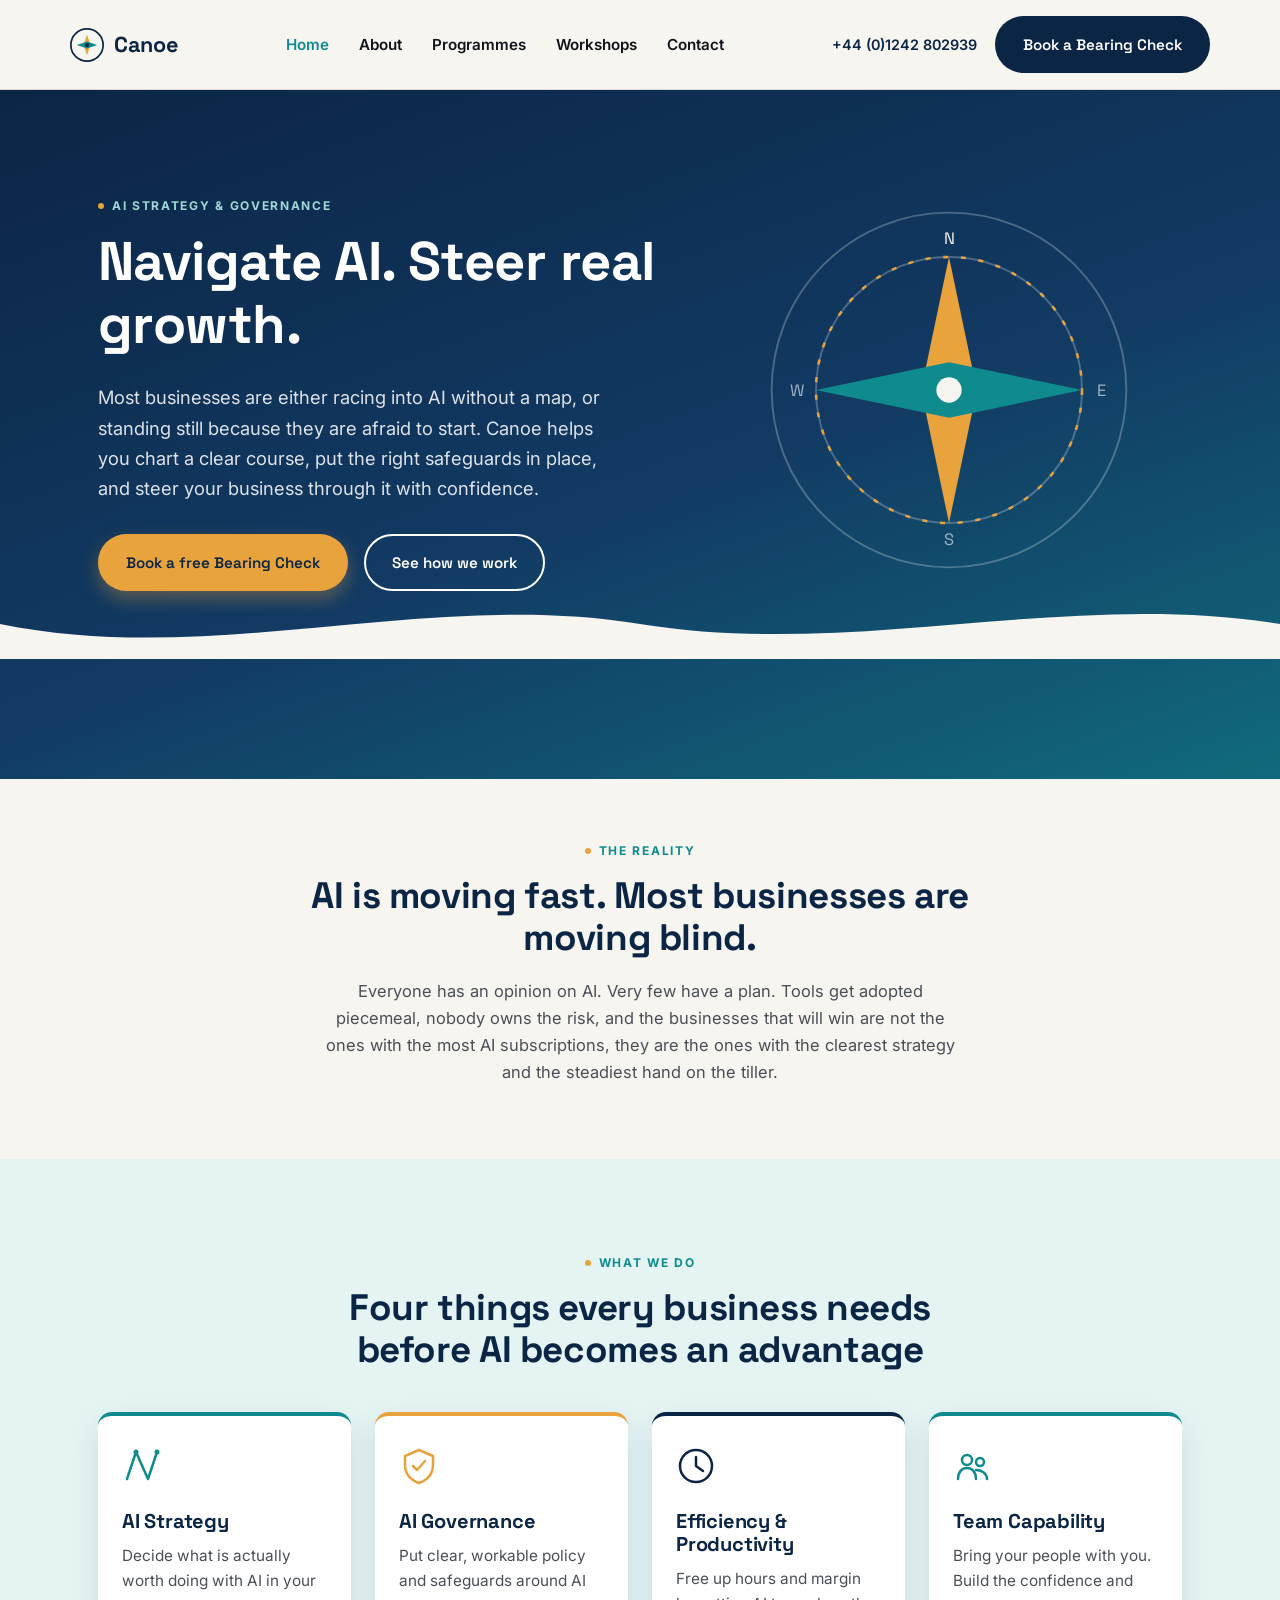
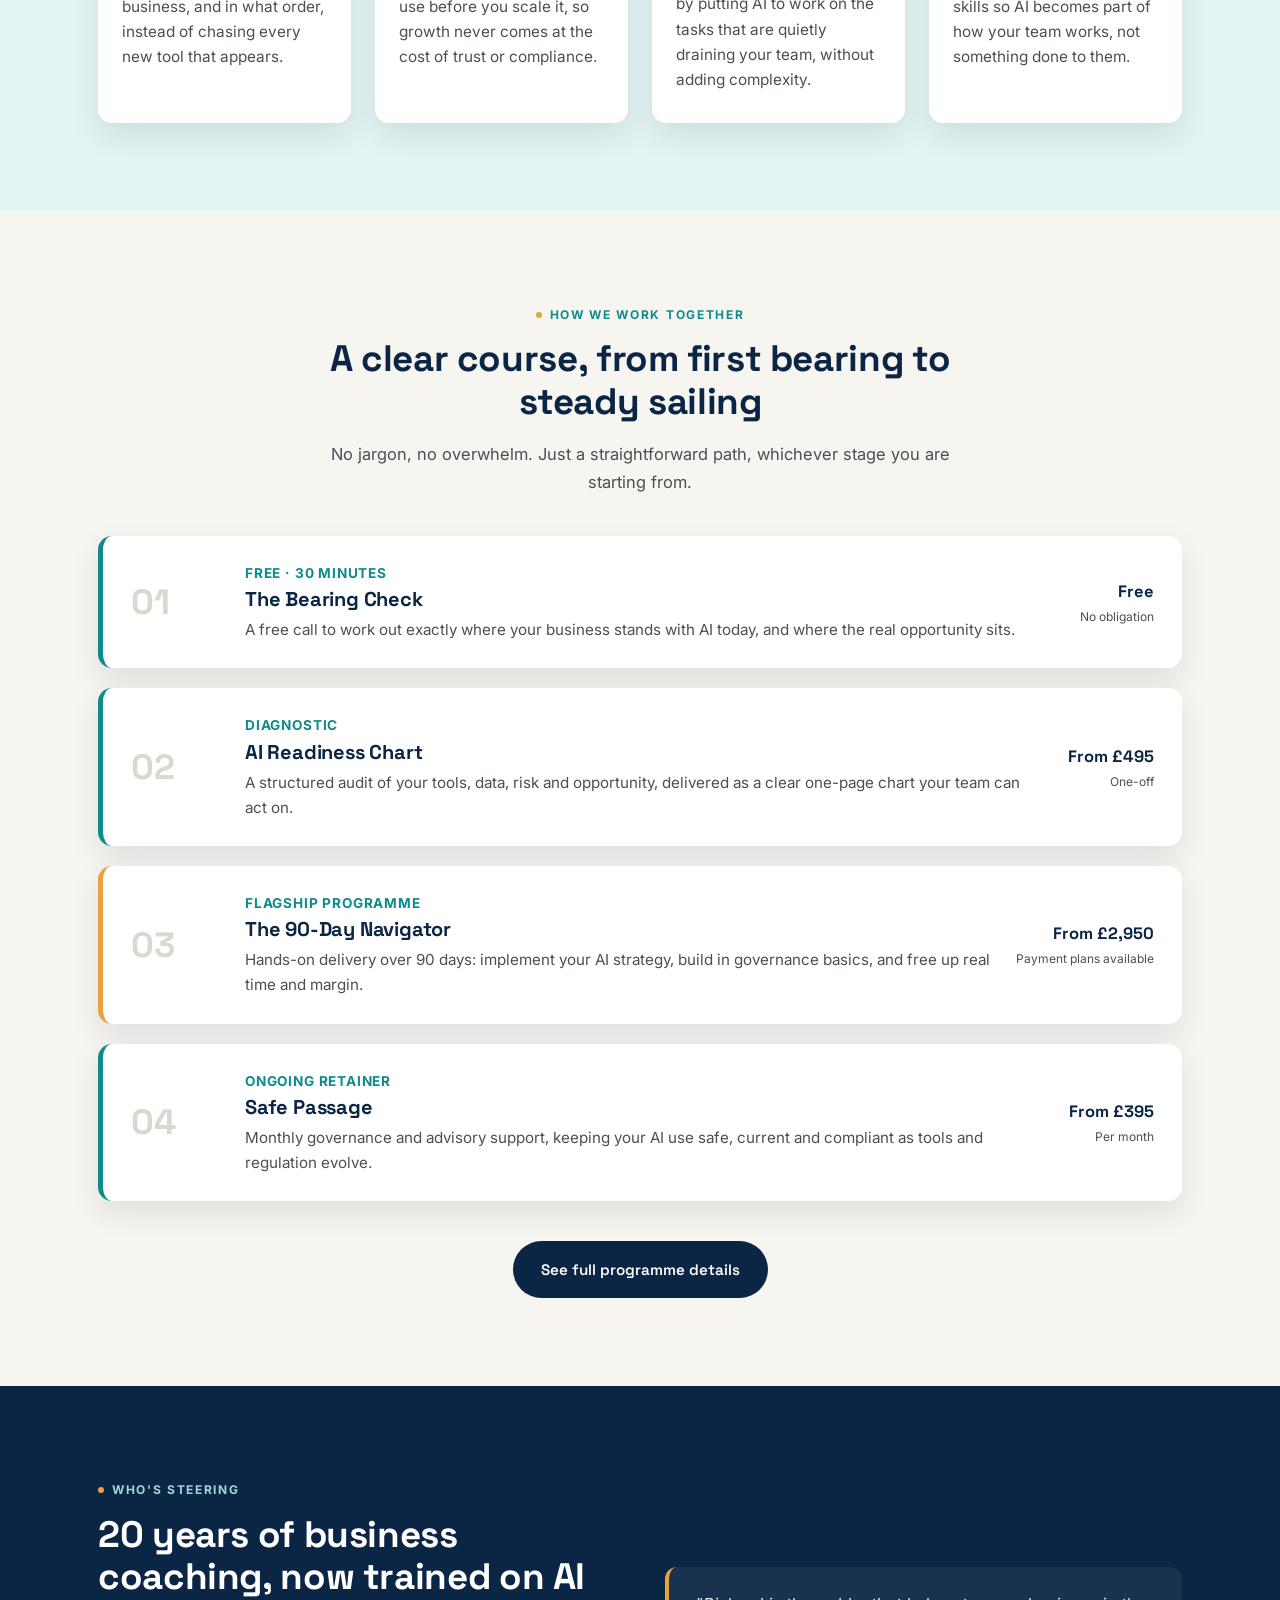
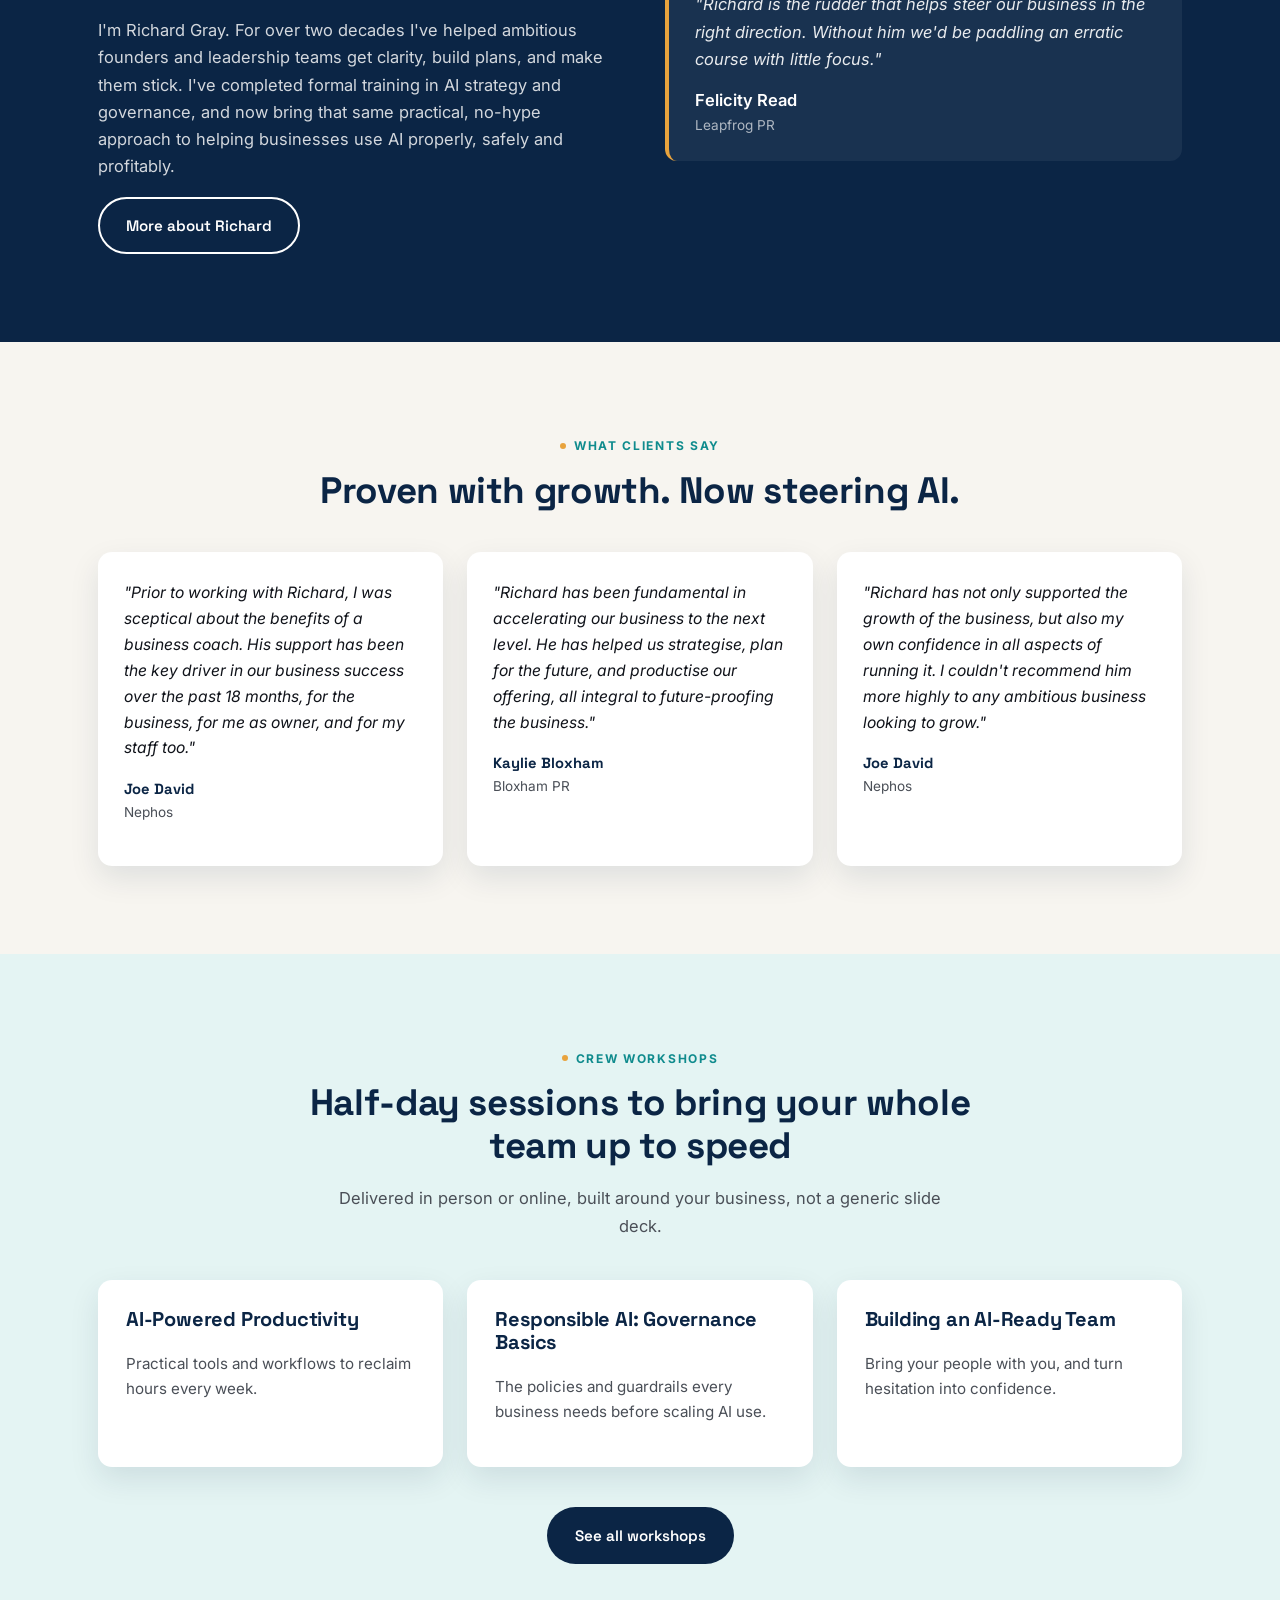
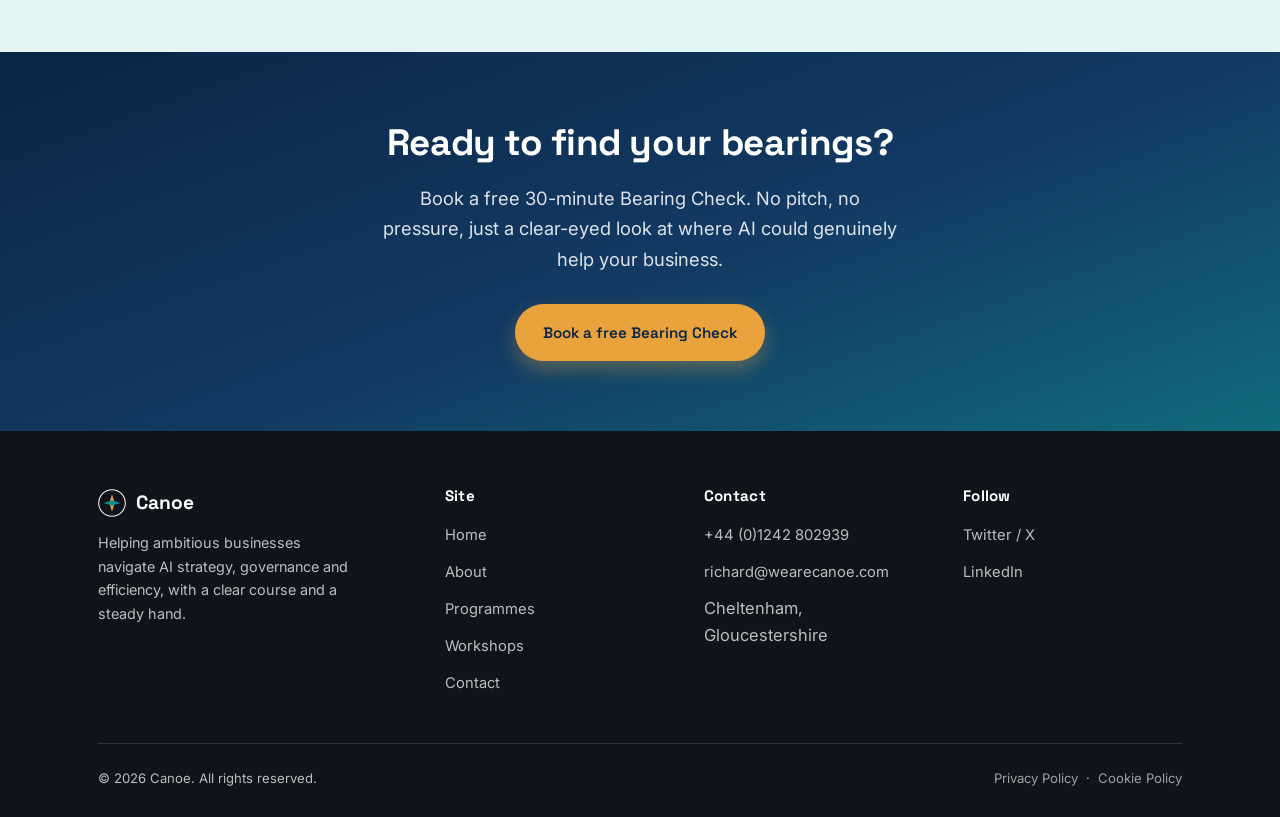
==== index.html @ e9ffb8b7 "Add files via upload" ====
<!DOCTYPE html>
<html lang="en-GB">
<head>
<meta charset="UTF-8">
<meta name="viewport" content="width=device-width, initial-scale=1">
<title>Canoe | AI Strategy &amp; Governance for Ambitious Businesses</title>
<meta name="description" content="Canoe helps ambitious businesses navigate AI strategy, governance and efficiency, with a clear course, a steady hand, and a plan that works.">
<link rel="preconnect" href="https://fonts.googleapis.com">
<link href="https://fonts.googleapis.com/css2?family=Space+Grotesk:wght@500;600;700&family=Inter:wght@400;500;600;700&display=swap" rel="stylesheet">
<link rel="stylesheet" href="styles.css">
</head>
<body>

<header class="site-header">
  <div class="container nav-wrap">
    <a href="index.html" class="logo">
      <svg class="mark" viewBox="0 0 40 40" fill="none" xmlns="http://www.w3.org/2000/svg">
        <circle cx="20" cy="20" r="19" stroke="#0B2545" stroke-width="2" fill="#F7F5F0"/>
        <path d="M20 8L24 20L20 32L16 20L20 8Z" fill="#E8A33D"/>
        <path d="M8 20L20 16L32 20L20 24L8 20Z" fill="#0F8B8D"/>
        <circle cx="20" cy="20" r="2.5" fill="#0B2545"/>
      </svg>
      Canoe
    </a>
    <nav class="main-nav">
      <a href="index.html" class="active">Home</a>
      <a href="about.html">About</a>
      <a href="programmes.html">Programmes</a>
      <a href="workshops.html">Workshops</a>
      <a href="contact.html">Contact</a>
    </nav>
    <div class="nav-cta">
      <span class="nav-phone">+44 (0)1242 802939</span>
      <a href="contact.html" class="btn btn-navy">Book a Bearing Check</a>
    </div>
  </div>
</header>

<section class="hero">
  <div class="container">
    <div class="hero-copy">
      <span class="eyebrow" style="color:#9fd8d6"><span class="dot"></span>AI Strategy &amp; Governance</span>
      <h1>Navigate AI. Steer real growth.</h1>
      <p class="sub">Most businesses are either racing into AI without a map, or standing still because they are afraid to start. Canoe helps you chart a clear course, put the right safeguards in place, and steer your business through it with confidence.</p>
      <div class="hero-actions">
        <a href="contact.html" class="btn btn-primary">Book a free Bearing Check</a>
        <a href="programmes.html" class="btn btn-outline">See how we work</a>
      </div>
    </div>
    <div class="hero-visual">
      <svg class="compass-wrap" viewBox="0 0 300 300" fill="none" xmlns="http://www.w3.org/2000/svg">
        <circle cx="150" cy="150" r="140" stroke="rgba(255,255,255,0.25)" stroke-width="1.5"/>
        <circle cx="150" cy="150" r="105" stroke="rgba(255,255,255,0.25)" stroke-width="1.5"/>
        <circle cx="150" cy="150" r="105" stroke="#E8A33D" stroke-width="2" stroke-dasharray="4 10"/>
        <path d="M150 45L172 150L150 255L128 150L150 45Z" fill="#E8A33D"/>
        <path d="M45 150L150 128L255 150L150 172L45 150Z" fill="#0F8B8D"/>
        <circle cx="150" cy="150" r="10" fill="#F7F5F0"/>
        <text x="150" y="35" fill="#F7F5F0" font-family="Space Grotesk" font-size="13" text-anchor="middle">N</text>
        <text x="150" y="272" fill="rgba(255,255,255,0.6)" font-family="Space Grotesk" font-size="13" text-anchor="middle">S</text>
        <text x="270" y="155" fill="rgba(255,255,255,0.6)" font-family="Space Grotesk" font-size="13" text-anchor="middle">E</text>
        <text x="30" y="155" fill="rgba(255,255,255,0.6)" font-family="Space Grotesk" font-size="13" text-anchor="middle">W</text>
      </svg>
    </div>
  </div>
  <div class="wave-divider">
    <svg viewBox="0 0 1440 80" preserveAspectRatio="none" xmlns="http://www.w3.org/2000/svg">
      <path d="M0 40 C 240 90, 480 0, 720 40 C 960 80, 1200 0, 1440 40 L1440 80 L0 80 Z" fill="#F7F5F0"/>
    </svg>
  </div>
</section>

<section class="tight">
  <div class="container center">
    <div class="section-head center mx-auto">
      <span class="eyebrow"><span class="dot"></span>The reality</span>
      <h2>AI is moving fast. Most businesses are moving blind.</h2>
      <p style="color:var(--text-soft)" class="max-60 mx-auto">Everyone has an opinion on AI. Very few have a plan. Tools get adopted piecemeal, nobody owns the risk, and the businesses that will win are not the ones with the most AI subscriptions, they are the ones with the clearest strategy and the steadiest hand on the tiller.</p>
    </div>
  </div>
</section>

<section class="band-teal-tint">
  <div class="container">
    <div class="section-head center mx-auto">
      <span class="eyebrow"><span class="dot"></span>What we do</span>
      <h2>Four things every business needs before AI becomes an advantage</h2>
    </div>
    <div class="pillar-grid">
      <div class="pillar">
        <svg class="icon" viewBox="0 0 40 40" fill="none" xmlns="http://www.w3.org/2000/svg">
          <path d="M5 33L14 6L26 33L35 6" stroke="#0F8B8D" stroke-width="2.5" stroke-linecap="round" stroke-linejoin="round"/>
          <circle cx="14" cy="6" r="2.5" fill="#0F8B8D"/>
          <circle cx="35" cy="6" r="2.5" fill="#0F8B8D"/>
        </svg>
        <h3>AI Strategy</h3>
        <p>Decide what is actually worth doing with AI in your business, and in what order, instead of chasing every new tool that appears.</p>
      </div>
      <div class="pillar">
        <svg class="icon" viewBox="0 0 40 40" fill="none" xmlns="http://www.w3.org/2000/svg">
          <path d="M20 4L34 10V19C34 28 28 34 20 37C12 34 6 28 6 19V10L20 4Z" stroke="#E8A33D" stroke-width="2.5" stroke-linejoin="round"/>
          <path d="M14 20L18 24L26 15" stroke="#E8A33D" stroke-width="2.5" stroke-linecap="round" stroke-linejoin="round"/>
        </svg>
        <h3>AI Governance</h3>
        <p>Put clear, workable policy and safeguards around AI use before you scale it, so growth never comes at the cost of trust or compliance.</p>
      </div>
      <div class="pillar">
        <svg class="icon" viewBox="0 0 40 40" fill="none" xmlns="http://www.w3.org/2000/svg">
          <circle cx="20" cy="20" r="16" stroke="#0B2545" stroke-width="2.5"/>
          <path d="M20 11V20L27 25" stroke="#0B2545" stroke-width="2.5" stroke-linecap="round" stroke-linejoin="round"/>
        </svg>
        <h3>Efficiency &amp; Productivity</h3>
        <p>Free up hours and margin by putting AI to work on the tasks that are quietly draining your team, without adding complexity.</p>
      </div>
      <div class="pillar">
        <svg class="icon" viewBox="0 0 40 40" fill="none" xmlns="http://www.w3.org/2000/svg">
          <circle cx="14" cy="14" r="5" stroke="#0F8B8D" stroke-width="2.5"/>
          <circle cx="27" cy="16" r="4" stroke="#0F8B8D" stroke-width="2.5"/>
          <path d="M5 33C5 26 9 22 14 22C19 22 23 26 23 33" stroke="#0F8B8D" stroke-width="2.5" stroke-linecap="round"/>
          <path d="M23 24C28 24 34 27 34 33" stroke="#0F8B8D" stroke-width="2.5" stroke-linecap="round"/>
        </svg>
        <h3>Team Capability</h3>
        <p>Bring your people with you. Build the confidence and skills so AI becomes part of how your team works, not something done to them.</p>
      </div>
    </div>
  </div>
</section>

<section>
  <div class="container">
    <div class="section-head center mx-auto">
      <span class="eyebrow"><span class="dot"></span>How we work together</span>
      <h2>A clear course, from first bearing to steady sailing</h2>
      <p class="max-60 mx-auto" style="color:var(--text-soft)">No jargon, no overwhelm. Just a straightforward path, whichever stage you are starting from.</p>
    </div>
    <div class="ladder">
      <div class="ladder-item">
        <span class="step-num">01</span>
        <div>
          <span class="meta">Free · 30 minutes</span>
          <h3>The Bearing Check</h3>
          <p>A free call to work out exactly where your business stands with AI today, and where the real opportunity sits.</p>
        </div>
        <div class="price">Free<span>No obligation</span></div>
      </div>
      <div class="ladder-item">
        <span class="step-num">02</span>
        <div>
          <span class="meta">Diagnostic</span>
          <h3>AI Readiness Chart</h3>
          <p>A structured audit of your tools, data, risk and opportunity, delivered as a clear one-page chart your team can act on.</p>
        </div>
        <div class="price">From £495<span>One-off</span></div>
      </div>
      <div class="ladder-item flagship">
        <span class="step-num">03</span>
        <div>
          <span class="meta">Flagship programme</span>
          <h3>The 90-Day Navigator</h3>
          <p>Hands-on delivery over 90 days: implement your AI strategy, build in governance basics, and free up real time and margin.</p>
        </div>
        <div class="price">From £2,950<span>Payment plans available</span></div>
      </div>
      <div class="ladder-item">
        <span class="step-num">04</span>
        <div>
          <span class="meta">Ongoing retainer</span>
          <h3>Safe Passage</h3>
          <p>Monthly governance and advisory support, keeping your AI use safe, current and compliant as tools and regulation evolve.</p>
        </div>
        <div class="price">From £395<span>Per month</span></div>
      </div>
    </div>
    <div class="center mt-40">
      <a href="programmes.html" class="btn btn-navy">See full programme details</a>
    </div>
  </div>
</section>

<section class="band-navy">
  <div class="container" style="display:grid; grid-template-columns: 1fr 1fr; gap:50px; align-items:center;">
    <div>
      <span class="eyebrow" style="color:#9fd8d6"><span class="dot"></span>Who's steering</span>
      <h2>20 years of business coaching, now trained on AI</h2>
      <p>I'm Richard Gray. For over two decades I've helped ambitious founders and leadership teams get clarity, build plans, and make them stick. I've completed formal training in AI strategy and governance, and now bring that same practical, no-hype approach to helping businesses use AI properly, safely and profitably.</p>
      <a href="about.html" class="btn btn-outline">More about Richard</a>
    </div>
    <div>
      <blockquote style="background:rgba(255,255,255,0.06); border-left:4px solid var(--amber); padding:24px 26px; border-radius:12px; margin:0;">
        <p style="font-style:italic; color:rgba(255,255,255,0.9); margin-bottom:14px;">"Richard is the rudder that helps steer our business in the right direction. Without him we'd be paddling an erratic course with little focus."</p>
        <p style="margin:0; font-weight:600; color:var(--white);">Felicity Read <span style="display:block; font-weight:400; color:rgba(255,255,255,0.65); font-size:0.85rem;">Leapfrog PR</span></p>
      </blockquote>
    </div>
  </div>
</section>

<section>
  <div class="container">
    <div class="section-head center mx-auto">
      <span class="eyebrow"><span class="dot"></span>What clients say</span>
      <h2>Proven with growth. Now steering AI.</h2>
    </div>
    <div class="card-grid cols-3 mt-40">
      <div class="testimonial">
        <p class="quote">"Prior to working with Richard, I was sceptical about the benefits of a business coach. His support has been the key driver in our business success over the past 18 months, for the business, for me as owner, and for my staff too."</p>
        <p class="who">Joe David<span>Nephos</span></p>
      </div>
      <div class="testimonial">
        <p class="quote">"Richard has been fundamental in accelerating our business to the next level. He has helped us strategise, plan for the future, and productise our offering, all integral to future-proofing the business."</p>
        <p class="who">Kaylie Bloxham<span>Bloxham PR</span></p>
      </div>
      <div class="testimonial">
        <p class="quote">"Richard has not only supported the growth of the business, but also my own confidence in all aspects of running it. I couldn't recommend him more highly to any ambitious business looking to grow."</p>
        <p class="who">Joe David<span>Nephos</span></p>
      </div>
    </div>
  </div>
</section>

<section class="band-teal-tint">
  <div class="container">
    <div class="section-head center mx-auto">
      <span class="eyebrow"><span class="dot"></span>Crew workshops</span>
      <h2>Half-day sessions to bring your whole team up to speed</h2>
      <p class="max-60 mx-auto" style="color:var(--text-soft)">Delivered in person or online, built around your business, not a generic slide deck.</p>
    </div>
    <div class="card-grid cols-3 mt-40">
      <div class="workshop-card">
        <h3>AI-Powered Productivity</h3>
        <p style="color:var(--text-soft); font-size:0.95rem;">Practical tools and workflows to reclaim hours every week.</p>
      </div>
      <div class="workshop-card">
        <h3>Responsible AI: Governance Basics</h3>
        <p style="color:var(--text-soft); font-size:0.95rem;">The policies and guardrails every business needs before scaling AI use.</p>
      </div>
      <div class="workshop-card">
        <h3>Building an AI-Ready Team</h3>
        <p style="color:var(--text-soft); font-size:0.95rem;">Bring your people with you, and turn hesitation into confidence.</p>
      </div>
    </div>
    <div class="center mt-40">
      <a href="workshops.html" class="btn btn-navy">See all workshops</a>
    </div>
  </div>
</section>

<section class="hero" style="padding:70px 0;">
  <div class="container" style="grid-template-columns:1fr; text-align:center;">
    <div>
      <h2 style="color:var(--white);">Ready to find your bearings?</h2>
      <p class="sub mx-auto">Book a free 30-minute Bearing Check. No pitch, no pressure, just a clear-eyed look at where AI could genuinely help your business.</p>
      <div class="hero-actions" style="justify-content:center;">
        <a href="contact.html" class="btn btn-primary">Book a free Bearing Check</a>
      </div>
    </div>
  </div>
</section>

<footer class="site-footer">
  <div class="container">
    <div class="footer-grid">
      <div>
        <div class="footer-logo">
          <svg class="mark" viewBox="0 0 40 40" fill="none" xmlns="http://www.w3.org/2000/svg">
            <circle cx="20" cy="20" r="19" stroke="#F7F5F0" stroke-width="1.5" fill="none"/>
            <path d="M20 8L24 20L20 32L16 20L20 8Z" fill="#E8A33D"/>
            <path d="M8 20L20 16L32 20L20 24L8 20Z" fill="#0F8B8D"/>
          </svg>
          Canoe
        </div>
        <p style="font-size:0.9rem; max-width:260px;">Helping ambitious businesses navigate AI strategy, governance and efficiency, with a clear course and a steady hand.</p>
      </div>
      <div>
        <h4>Site</h4>
        <ul>
          <li><a href="index.html">Home</a></li>
          <li><a href="about.html">About</a></li>
          <li><a href="programmes.html">Programmes</a></li>
          <li><a href="workshops.html">Workshops</a></li>
          <li><a href="contact.html">Contact</a></li>
        </ul>
      </div>
      <div>
        <h4>Contact</h4>
        <ul>
          <li><a href="tel:01242802939">+44 (0)1242 802939</a></li>
          <li><a href="mailto:richard@wearecanoe.com">richard@wearecanoe.com</a></li>
          <li>Cheltenham, Gloucestershire</li>
        </ul>
      </div>
      <div>
        <h4>Follow</h4>
        <ul>
          <li><a href="https://twitter.com/wearecanoe">Twitter / X</a></li>
          <li><a href="https://www.linkedin.com/company/wearecanoe/">LinkedIn</a></li>
        </ul>
      </div>
    </div>
    <div class="footer-bottom">
      <span>&copy; 2026 Canoe. All rights reserved.</span>
      <span><a href="#">Privacy Policy</a> &nbsp;·&nbsp; <a href="#">Cookie Policy</a></span>
    </div>
  </div>
</footer>

</body>
</html>
---- styles.css ----
/* ===========================================================
   Canoe: AI Strategy and Governance
   Shared stylesheet
   =========================================================== */

:root {
  --navy: #0b2545;
  --ink: #10131a;
  --teal: #0f8b8d;
  --teal-light: #e4f4f3;
  --amber: #e8a33d;
  --amber-dark: #c47f20;
  --off-white: #f7f5f0;
  --white: #ffffff;
  --grey-line: #dcd8cf;
  --text-soft: #4a4f57;

  --font-head: "Space Grotesk", "Arial", sans-serif;
  --font-body: "Inter", "Arial", sans-serif;

  --radius: 14px;
  --shadow: 0 12px 30px rgba(11, 37, 69, 0.10);
}

* { box-sizing: border-box; }

html { scroll-behavior: smooth; }

body {
  margin: 0;
  font-family: var(--font-body);
  color: var(--ink);
  background: var(--off-white);
  line-height: 1.65;
  font-size: 16.5px;
}

h1, h2, h3, h4 {
  font-family: var(--font-head);
  color: var(--navy);
  line-height: 1.15;
  margin: 0 0 0.5em;
  letter-spacing: -0.01em;
}

h1 { font-size: clamp(2.2rem, 4.5vw, 3.4rem); }
h2 { font-size: clamp(1.7rem, 3vw, 2.3rem); }
h3 { font-size: 1.25rem; }

p { margin: 0 0 1em; }

a { color: var(--teal); text-decoration: none; }
a:hover { text-decoration: underline; }

.container {
  max-width: 1140px;
  margin: 0 auto;
  padding: 0 28px;
}

section { padding: 88px 0; }
section.tight { padding: 56px 0; }

.eyebrow {
  display: inline-flex;
  align-items: center;
  gap: 8px;
  text-transform: uppercase;
  letter-spacing: 0.14em;
  font-size: 0.75rem;
  font-weight: 700;
  color: var(--teal);
  margin-bottom: 14px;
}

.eyebrow .dot {
  width: 6px; height: 6px; border-radius: 50%;
  background: var(--amber);
  display: inline-block;
}

/* ---------- Buttons ---------- */

.btn {
  display: inline-flex;
  align-items: center;
  gap: 10px;
  padding: 14px 26px;
  border-radius: 999px;
  font-family: var(--font-head);
  font-weight: 600;
  font-size: 0.95rem;
  cursor: pointer;
  border: 2px solid transparent;
  transition: transform 0.15s ease, box-shadow 0.15s ease;
}
.btn:hover { transform: translateY(-2px); text-decoration: none; }

.btn-primary {
  background: var(--amber);
  color: var(--navy);
  box-shadow: 0 8px 18px rgba(232, 163, 61, 0.35);
}
.btn-primary:hover { background: var(--amber-dark); }

.btn-outline {
  background: transparent;
  border-color: var(--white);
  color: var(--white);
}
.btn-outline:hover { background: rgba(255,255,255,0.1); }

.btn-navy {
  background: var(--navy);
  color: var(--white);
}
.btn-navy:hover { background: #0d2f5a; }

/* ---------- Header / Nav ---------- */

header.site-header {
  position: sticky;
  top: 0;
  z-index: 100;
  background: rgba(247, 245, 240, 0.94);
  backdrop-filter: blur(6px);
  border-bottom: 1px solid var(--grey-line);
}

.nav-wrap {
  display: flex;
  align-items: center;
  justify-content: space-between;
  padding: 16px 0;
}

.logo {
  display: flex;
  align-items: center;
  gap: 10px;
  font-family: var(--font-head);
  font-weight: 700;
  font-size: 1.35rem;
  color: var(--navy);
}
.logo:hover { text-decoration: none; }
.logo .mark { width: 34px; height: 34px; }

nav.main-nav {
  display: flex;
  align-items: center;
  gap: 30px;
}

nav.main-nav a {
  color: var(--ink);
  font-weight: 600;
  font-size: 0.95rem;
}
nav.main-nav a.active { color: var(--teal); }
nav.main-nav a:hover { color: var(--teal); text-decoration: none; }

.nav-cta {
  display: flex;
  align-items: center;
  gap: 18px;
}

.nav-phone {
  font-size: 0.9rem;
  font-weight: 600;
  color: var(--navy);
  white-space: nowrap;
}

/* ---------- Hero ---------- */

.hero {
  position: relative;
  background: linear-gradient(160deg, var(--navy) 0%, #123a63 55%, var(--teal) 130%);
  color: var(--white);
  overflow: hidden;
  padding: 100px 0 120px;
}

.hero .container {
  position: relative;
  z-index: 2;
  display: grid;
  grid-template-columns: 1.1fr 0.9fr;
  gap: 50px;
  align-items: center;
}

.hero h1 { color: var(--white); }
.hero .sub {
  font-size: 1.15rem;
  color: rgba(255,255,255,0.86);
  max-width: 520px;
}

.hero-actions {
  display: flex;
  gap: 16px;
  margin-top: 30px;
  flex-wrap: wrap;
}

.hero-visual {
  display: flex;
  justify-content: center;
  align-items: center;
}

.compass-wrap {
  width: 100%;
  max-width: 380px;
  aspect-ratio: 1/1;
}

.wave-divider {
  display: block;
  width: 100%;
  line-height: 0;
  margin-top: -2px;
}
.wave-divider svg { width: 100%; height: 70px; display: block; }

/* ---------- Page hero (secondary pages) ---------- */

.page-hero {
  background: linear-gradient(160deg, var(--navy) 0%, #123a63 100%);
  color: var(--white);
  padding: 72px 0 90px;
}
.page-hero h1 { color: var(--white); margin-bottom: 14px; }
.page-hero .sub { color: rgba(255,255,255,0.85); max-width: 640px; font-size: 1.05rem; }

/* ---------- Pillars / Cards ---------- */

.pillar-grid, .card-grid {
  display: grid;
  grid-template-columns: repeat(4, 1fr);
  gap: 24px;
  margin-top: 40px;
}

.card-grid.cols-3 { grid-template-columns: repeat(3, 1fr); }
.card-grid.cols-2 { grid-template-columns: repeat(2, 1fr); }

.pillar {
  background: var(--white);
  border-radius: var(--radius);
  padding: 30px 24px;
  box-shadow: var(--shadow);
  border-top: 4px solid var(--teal);
}
.pillar:nth-child(2) { border-top-color: var(--amber); }
.pillar:nth-child(3) { border-top-color: var(--navy); }
.pillar:nth-child(4) { border-top-color: var(--teal); }

.pillar .icon { width: 40px; height: 40px; margin-bottom: 16px; }
.pillar h3 { margin-bottom: 10px; }
.pillar p { color: var(--text-soft); font-size: 0.96rem; margin-bottom: 0; }

/* ---------- Programme ladder ---------- */

.ladder {
  display: grid;
  gap: 20px;
  margin-top: 40px;
}

.ladder-item {
  display: grid;
  grid-template-columns: 90px 1fr auto;
  gap: 24px;
  align-items: center;
  background: var(--white);
  border-radius: var(--radius);
  padding: 26px 28px;
  box-shadow: var(--shadow);
  border-left: 5px solid var(--teal);
}

.ladder-item.flagship { border-left-color: var(--amber); }
.ladder-item .step-num {
  font-family: var(--font-head);
  font-size: 2.2rem;
  color: var(--grey-line);
  font-weight: 700;
}
.ladder-item h3 { margin-bottom: 6px; }
.ladder-item .meta {
  font-size: 0.85rem;
  color: var(--teal);
  font-weight: 700;
  text-transform: uppercase;
  letter-spacing: 0.06em;
  margin-bottom: 4px;
  display: block;
}
.ladder-item p { color: var(--text-soft); margin-bottom: 0; font-size: 0.95rem; }
.ladder-item .price {
  text-align: right;
  font-family: var(--font-head);
  font-weight: 700;
  color: var(--navy);
  white-space: nowrap;
}
.ladder-item .price span {
  display: block;
  font-size: 0.75rem;
  color: var(--text-soft);
  font-weight: 400;
  font-family: var(--font-body);
  margin-top: 2px;
}

/* ---------- Testimonials ---------- */

.testimonial {
  background: var(--white);
  border-radius: var(--radius);
  padding: 28px 26px;
  box-shadow: var(--shadow);
  position: relative;
}
.testimonial p.quote {
  font-size: 0.98rem;
  color: var(--ink);
  font-style: italic;
}
.testimonial .who {
  font-family: var(--font-head);
  font-weight: 700;
  color: var(--navy);
  font-size: 0.92rem;
}
.testimonial .who span {
  display: block;
  font-family: var(--font-body);
  font-weight: 400;
  color: var(--text-soft);
  font-style: normal;
  font-size: 0.85rem;
}

/* ---------- Workshops ---------- */

.workshop-card {
  background: var(--white);
  border-radius: var(--radius);
  padding: 28px;
  box-shadow: var(--shadow);
  display: flex;
  flex-direction: column;
  gap: 10px;
}
.workshop-card ul {
  margin: 8px 0 0;
  padding-left: 18px;
  color: var(--text-soft);
  font-size: 0.92rem;
}
.workshop-card li { margin-bottom: 4px; }

/* ---------- Bands ---------- */

.band-navy {
  background: var(--navy);
  color: var(--white);
}
.band-navy h2 { color: var(--white); }
.band-navy p { color: rgba(255,255,255,0.82); }

.band-teal-tint {
  background: var(--teal-light);
}

/* ---------- Contact / form ---------- */

.contact-grid {
  display: grid;
  grid-template-columns: 0.9fr 1.1fr;
  gap: 50px;
  align-items: start;
}

.form-card {
  background: var(--white);
  border-radius: var(--radius);
  padding: 32px;
  box-shadow: var(--shadow);
}

.form-row { margin-bottom: 18px; }
.form-row label {
  display: block;
  font-weight: 600;
  font-size: 0.88rem;
  margin-bottom: 6px;
  color: var(--navy);
}
.form-row input, .form-row textarea {
  width: 100%;
  padding: 12px 14px;
  border-radius: 8px;
  border: 1.5px solid var(--grey-line);
  font-family: var(--font-body);
  font-size: 0.95rem;
  background: var(--off-white);
}
.form-row textarea { min-height: 110px; resize: vertical; }
.form-row.checkbox { display: flex; gap: 10px; align-items: flex-start; }
.form-row.checkbox input { width: auto; margin-top: 4px; }
.form-row.checkbox label { font-weight: 400; color: var(--text-soft); font-size: 0.85rem; }

.contact-detail {
  display: flex;
  gap: 14px;
  align-items: flex-start;
  margin-bottom: 22px;
}
.contact-detail .icon { width: 26px; height: 26px; flex-shrink: 0; margin-top: 2px; }
.contact-detail h4 { margin-bottom: 4px; font-size: 1rem; }
.contact-detail p { color: var(--text-soft); margin-bottom: 0; font-size: 0.94rem; }

/* ---------- Footer ---------- */

footer.site-footer {
  background: var(--ink);
  color: rgba(255,255,255,0.72);
  padding: 56px 0 28px;
}

.footer-grid {
  display: grid;
  grid-template-columns: 1.4fr 1fr 1fr 1fr;
  gap: 40px;
  padding-bottom: 36px;
  border-bottom: 1px solid rgba(255,255,255,0.12);
}

.footer-grid h4 {
  color: var(--white);
  font-family: var(--font-head);
  font-size: 0.95rem;
  margin-bottom: 16px;
  letter-spacing: 0.02em;
}

.footer-grid ul { list-style: none; padding: 0; margin: 0; }
.footer-grid li { margin-bottom: 10px; }
.footer-grid a { color: rgba(255,255,255,0.72); font-size: 0.92rem; }
.footer-grid a:hover { color: var(--amber); }

.footer-logo {
  display: flex;
  align-items: center;
  gap: 10px;
  font-family: var(--font-head);
  font-weight: 700;
  font-size: 1.2rem;
  color: var(--white);
  margin-bottom: 12px;
}
.footer-logo .mark { width: 28px; height: 28px; }

.footer-bottom {
  display: flex;
  justify-content: space-between;
  align-items: center;
  padding-top: 24px;
  font-size: 0.82rem;
  flex-wrap: wrap;
  gap: 12px;
}

.footer-bottom a { color: rgba(255,255,255,0.6); }

/* ---------- Utility ---------- */

.center { text-align: center; }
.mx-auto { margin-left: auto; margin-right: auto; }
.max-60 { max-width: 640px; }
.mt-40 { margin-top: 40px; }

.section-head {
  max-width: 680px;
  margin-bottom: 10px;
}
.section-head.center { margin-left: auto; margin-right: auto; text-align: center; }

/* ---------- Responsive ---------- */

@media (max-width: 900px) {
  nav.main-nav { display: none; }
  .hero .container { grid-template-columns: 1fr; }
  .hero-visual { order: -1; max-width: 260px; margin: 0 auto 20px; }
  .pillar-grid, .card-grid.cols-3, .card-grid.cols-2 { grid-template-columns: 1fr 1fr; }
  .ladder-item { grid-template-columns: 1fr; text-align: left; }
  .ladder-item .price { text-align: left; margin-top: 8px; }
  .contact-grid { grid-template-columns: 1fr; }
  .footer-grid { grid-template-columns: 1fr 1fr; }
}

@media (max-width: 600px) {
  .pillar-grid, .card-grid.cols-3, .card-grid.cols-2 { grid-template-columns: 1fr; }
  .footer-grid { grid-template-columns: 1fr; }
  section { padding: 60px 0; }
}
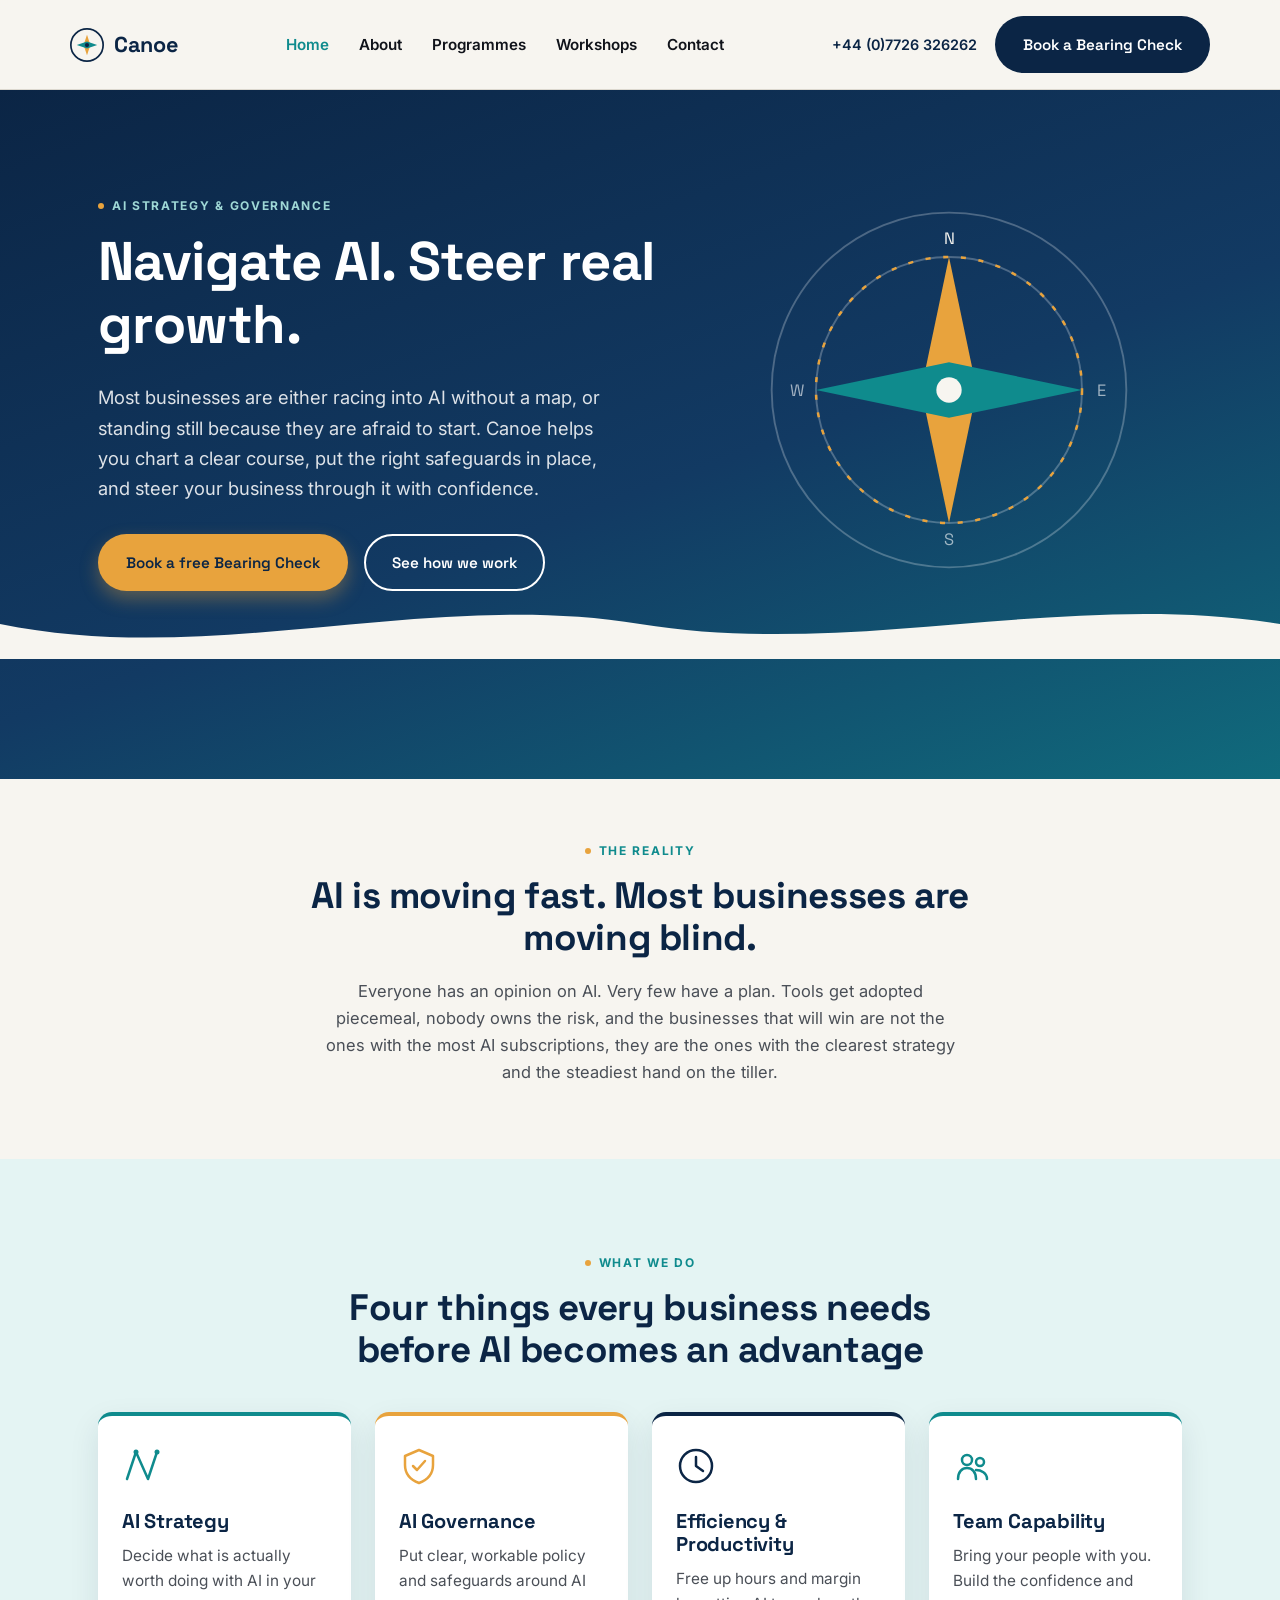
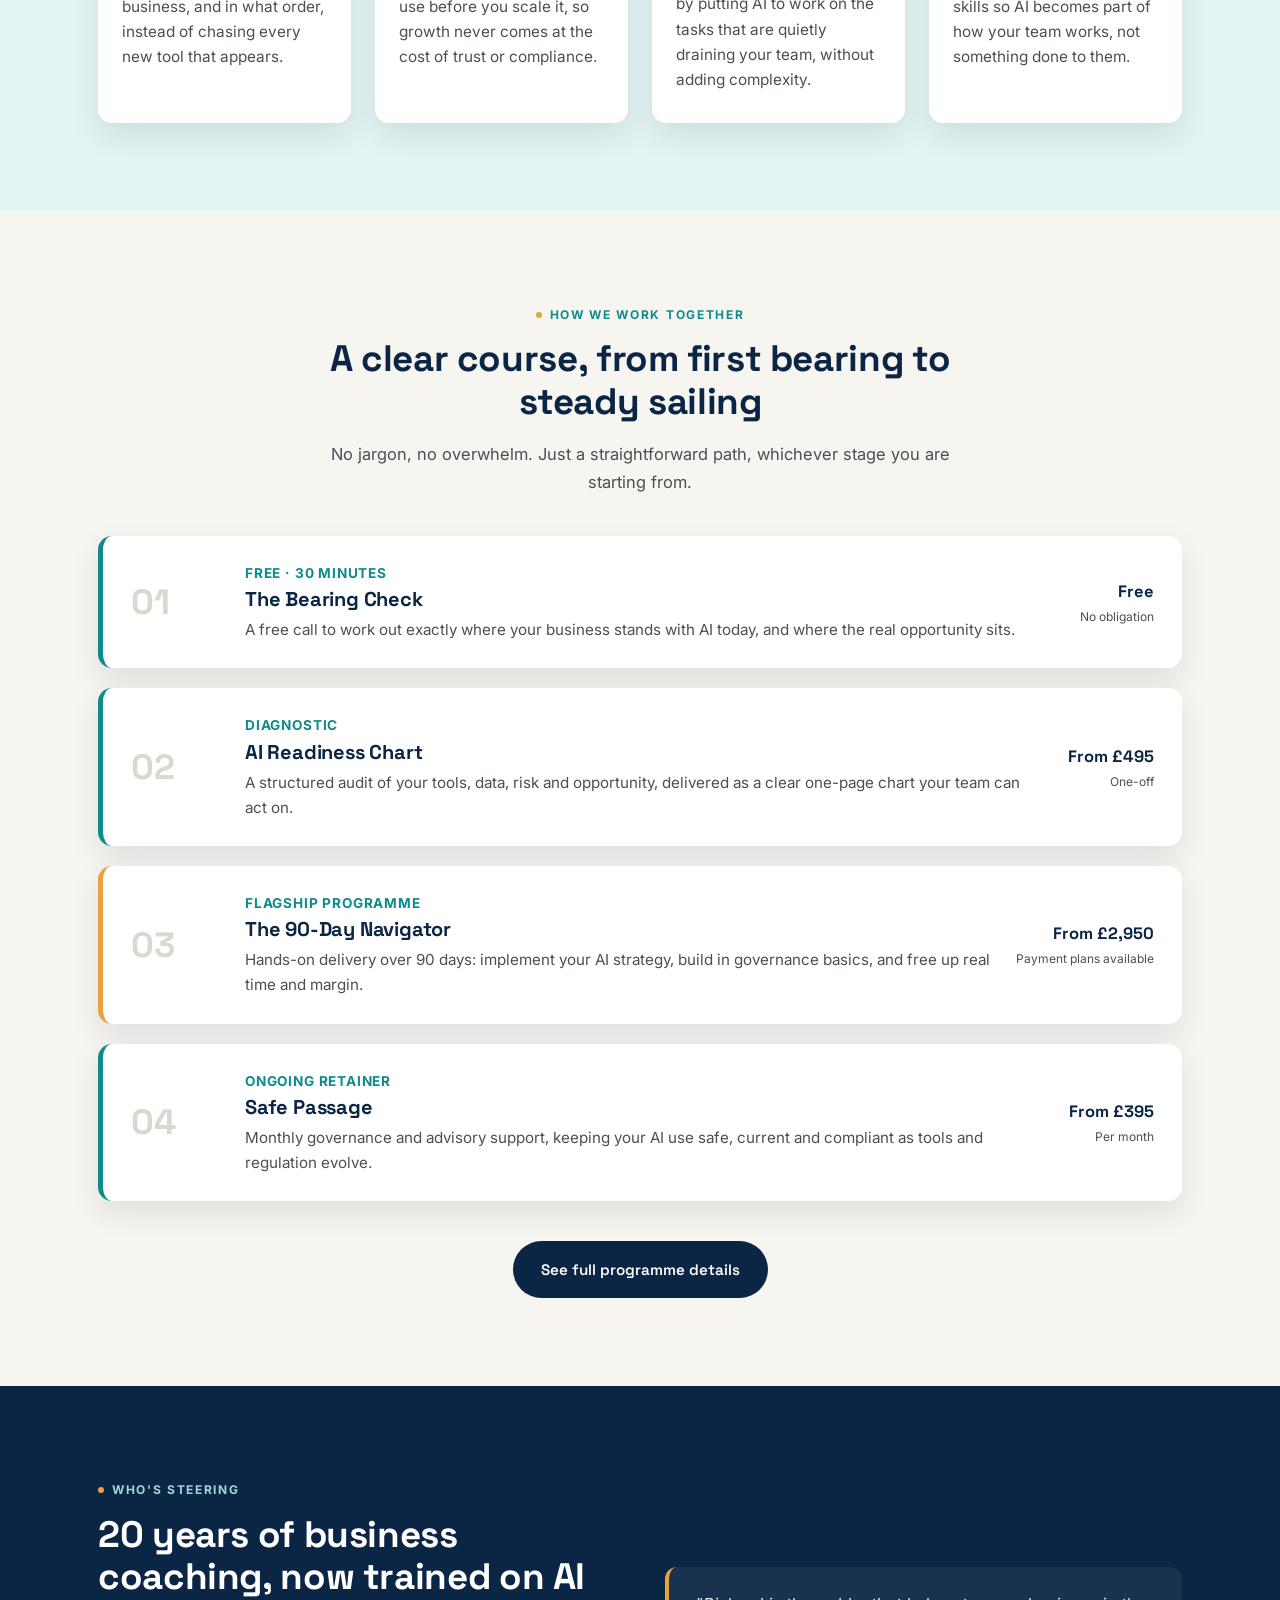
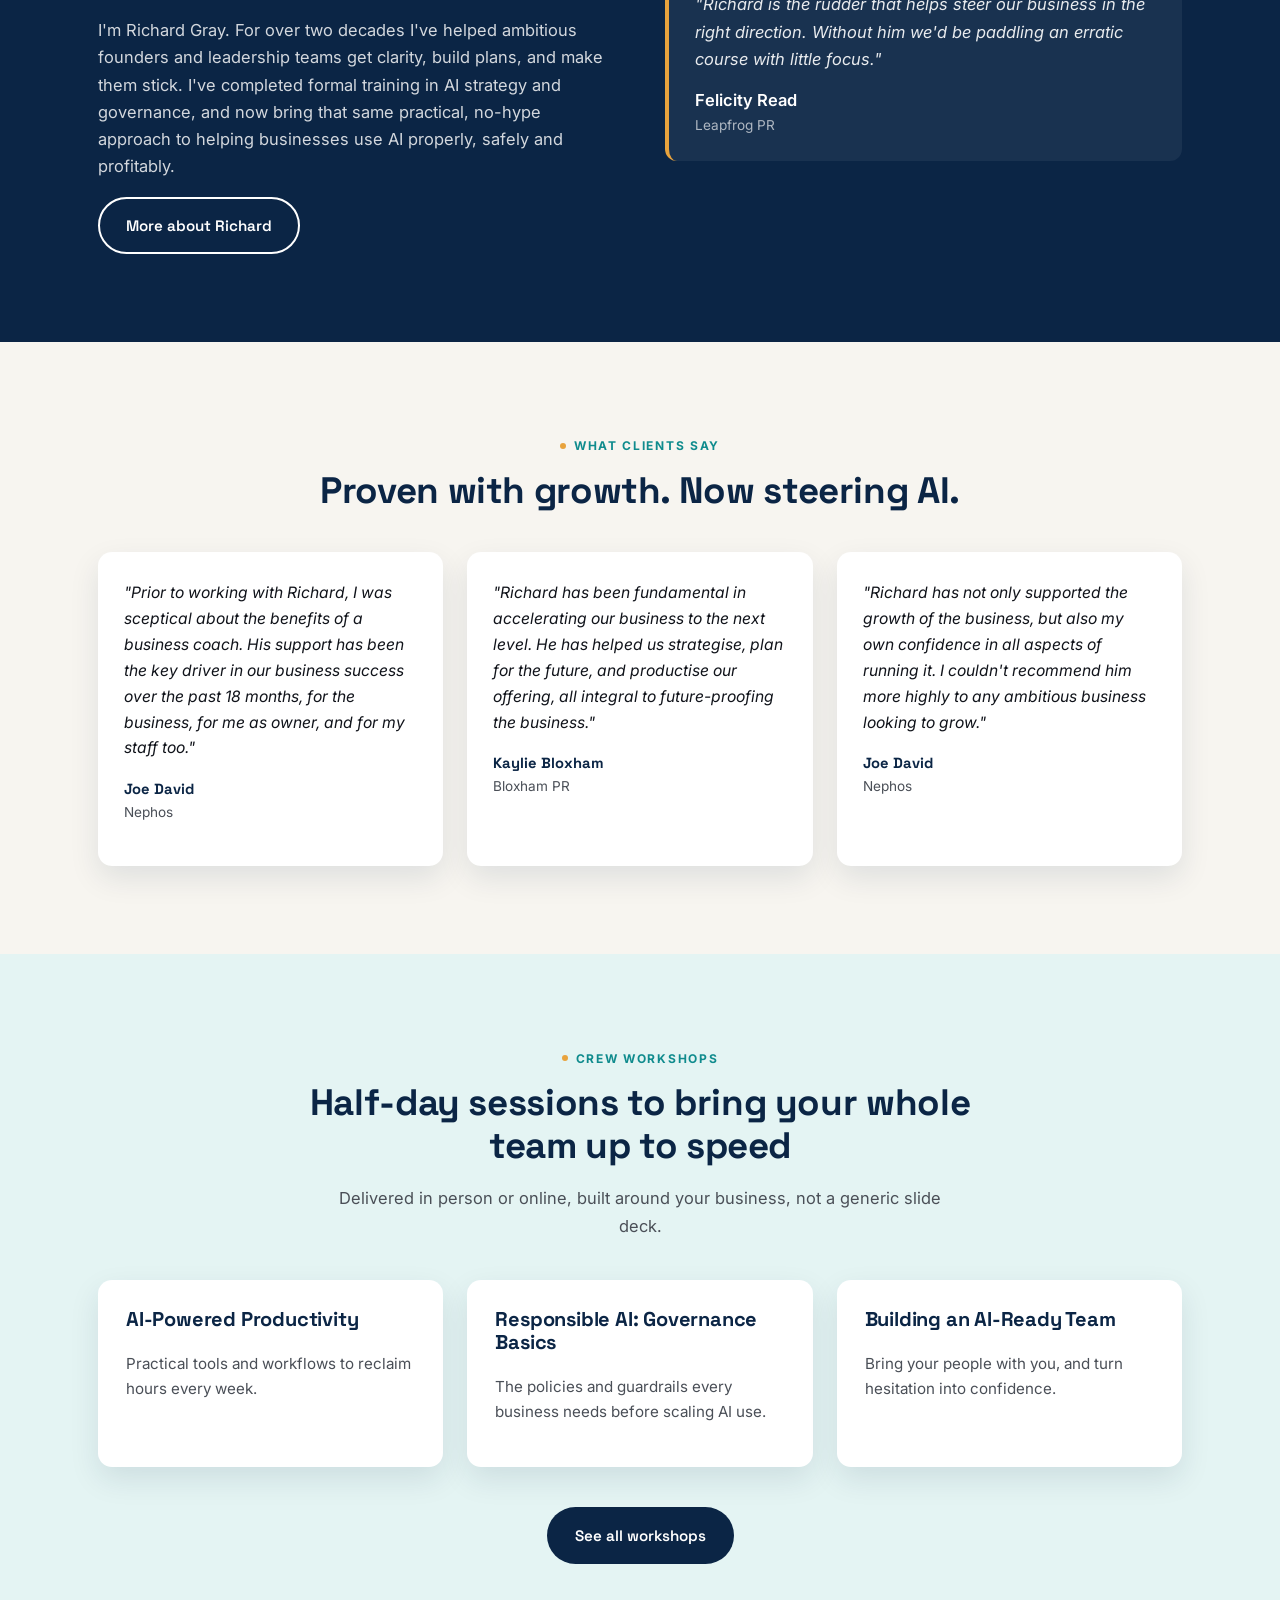
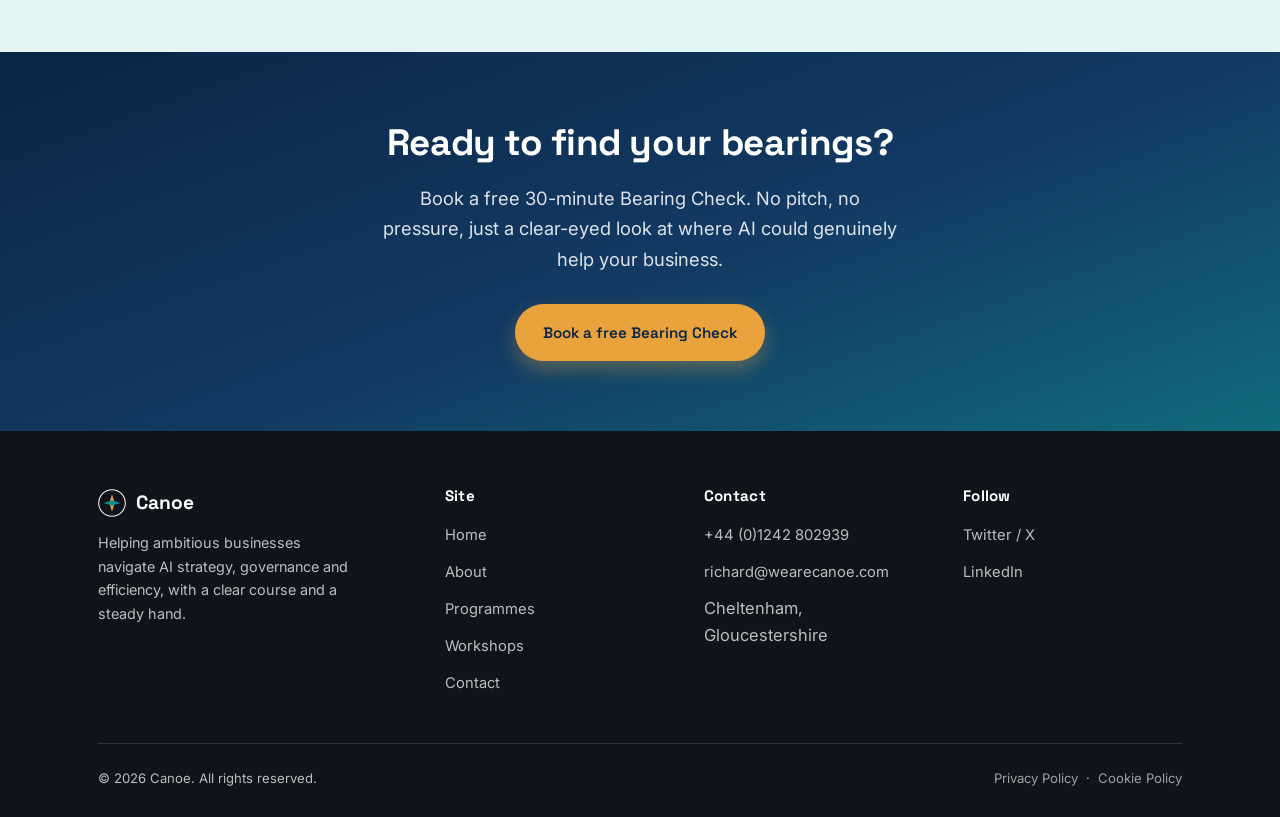
==== commit 52e94a99: "Update index.html" ====
--- a/index.html
+++ b/index.html
@@ -30,7 +30,7 @@
       <a href="contact.html">Contact</a>
     </nav>
     <div class="nav-cta">
-      <span class="nav-phone">+44 (0)1242 802939</span>
+      <span class="nav-phone">+44 (0)7726 326262</span>
       <a href="contact.html" class="btn btn-navy">Book a Bearing Check</a>
     </div>
   </div>
